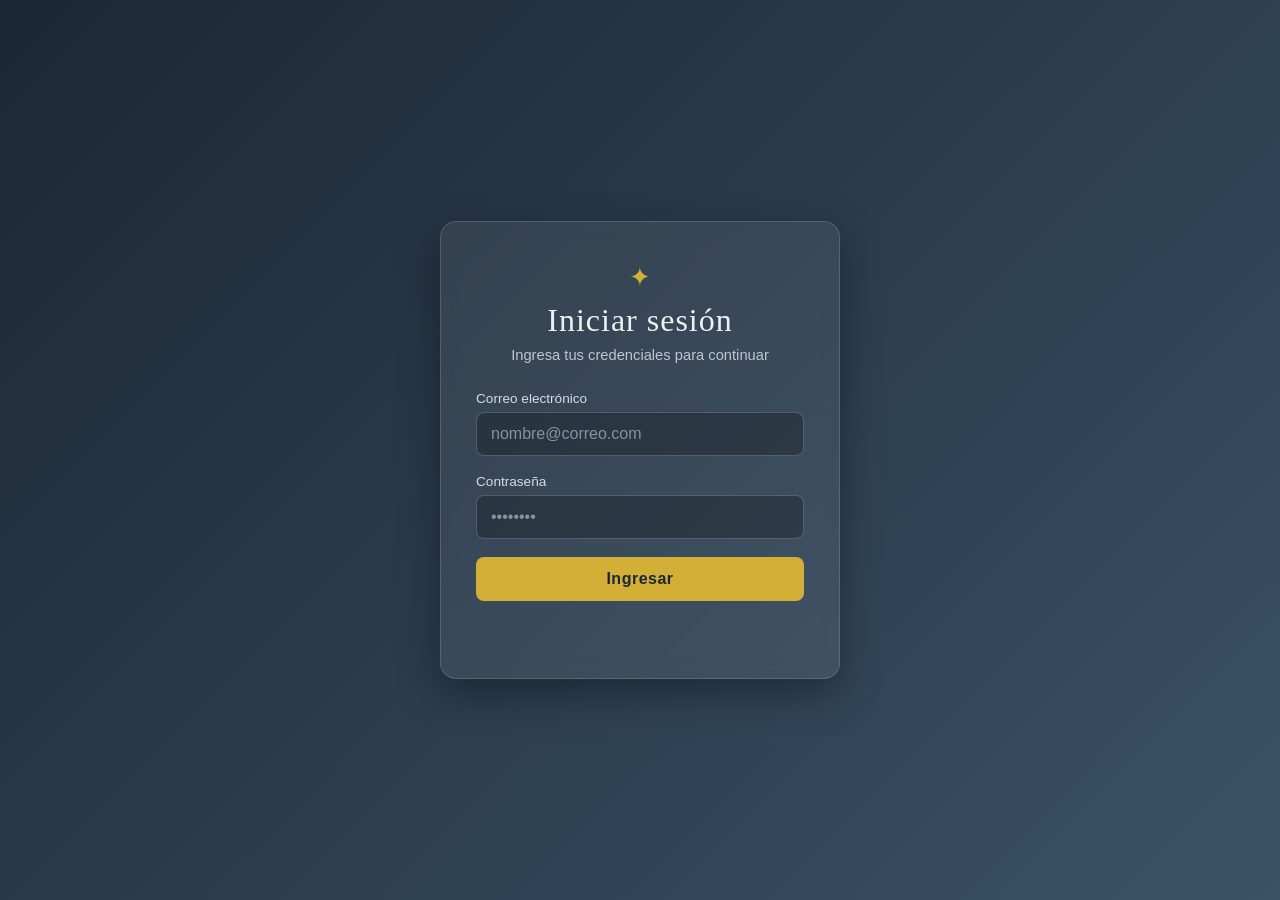
==== bienvenida.html @ 96d3340d "Add files via upload" ====
<!DOCTYPE html>
<html lang="es">
<head>
<meta charset="UTF-8">
<meta name="viewport" content="width=device-width, initial-scale=1.0">
<title>Bienvenido</title>
<link rel="stylesheet" href="estilo.css">
</head>
<body class="pagina-bienvenida">

    <main class="bienvenida">
        <div class="sello">✦</div>
        <p class="saludo" id="saludo">Bienvenido</p>
        <h1 id="usuario">&nbsp;</h1>
        <div class="linea"></div>
        <p class="texto">
            Has ingresado correctamente. Nos alegra tenerte de vuelta.
        </p>
        <p class="fecha" id="fecha"></p>
        <button type="button" id="btn-salir">Cerrar sesión</button>
    </main>

    <script src="bienvenida.js"></script>
</body>
</html>
---- estilo.css ----
* {
    margin: 0;
    padding: 0;
    box-sizing: border-box;
}

body {
    font-family: 'Segoe UI', Arial, sans-serif;
    color: #ecf0f1;
    min-height: 100vh;
    display: flex;
    align-items: center;
    justify-content: center;
    padding: 20px;
    background: linear-gradient(135deg, #1b2735 0%, #2c3e50 55%, #3b5266 100%);
}

.sello {
    font-size: 1.6rem;
    color: #d4af37;
    margin-bottom: 10px;
}

/* ---------- Login ---------- */
.tarjeta {
    width: 100%;
    max-width: 400px;
    padding: 40px 35px;
    text-align: center;
    background: rgba(255, 255, 255, 0.07);
    border: 1px solid rgba(255, 255, 255, 0.15);
    border-radius: 16px;
    box-shadow: 0 15px 40px rgba(0, 0, 0, 0.35);
    backdrop-filter: blur(8px);
}

.tarjeta h1 {
    font-family: Georgia, 'Times New Roman', serif;
    font-weight: normal;
    font-size: 2rem;
    letter-spacing: 1px;
}

.subtitulo {
    margin: 8px 0 28px;
    font-size: 0.92rem;
    color: #bdc7d0;
}

form {
    text-align: left;
}

label {
    display: block;
    margin-bottom: 6px;
    font-size: 0.85rem;
    color: #d5dde3;
}

input {
    width: 100%;
    padding: 12px 14px;
    margin-bottom: 18px;
    font-size: 1rem;
    color: #ffffff;
    background: rgba(0, 0, 0, 0.25);
    border: 1px solid rgba(255, 255, 255, 0.2);
    border-radius: 8px;
    outline: none;
    transition: border-color 0.3s ease, box-shadow 0.3s ease;
}

input::placeholder {
    color: #8394a3;
}

input:focus {
    border-color: #d4af37;
    box-shadow: 0 0 0 3px rgba(212, 175, 55, 0.2);
}

button {
    width: 100%;
    padding: 13px;
    font-size: 1rem;
    font-weight: 600;
    letter-spacing: 0.5px;
    color: #1b2735;
    background: #d4af37;
    border: none;
    border-radius: 8px;
    cursor: pointer;
    transition: background-color 0.3s ease, transform 0.2s ease;
}

button:hover {
    background: #e2c158;
    transform: translateY(-1px);
}

button:disabled {
    opacity: 0.7;
    cursor: wait;
    transform: none;
}

#mensaje {
    min-height: 1.4em;
    margin-top: 16px;
    font-size: 0.9rem;
    text-align: center;
}

#mensaje.error {
    color: #ff8f8f;
}

.sacudir {
    animation: sacudir 0.4s ease;
}

@keyframes sacudir {
    0%, 100% { transform: translateX(0); }
    20%, 60% { transform: translateX(-8px); }
    40%, 80% { transform: translateX(8px); }
}

/* ---------- Bienvenida ---------- */
.bienvenida {
    text-align: center;
    max-width: 560px;
    animation: aparecer 1s ease both;
}

.bienvenida .saludo {
    font-size: 1rem;
    letter-spacing: 4px;
    text-transform: uppercase;
    color: #d4af37;
}

.bienvenida h1 {
    margin: 14px 0 20px;
    font-family: Georgia, 'Times New Roman', serif;
    font-weight: normal;
    font-size: 2.4rem;
    word-break: break-word;
}

.linea {
    width: 80px;
    height: 2px;
    margin: 0 auto 22px;
    background: #d4af37;
}

.bienvenida .texto {
    font-size: 1.05rem;
    color: #d5dde3;
}

.bienvenida .fecha {
    margin: 12px 0 32px;
    font-size: 0.9rem;
    text-transform: capitalize;
    color: #9fb0bd;
}

.bienvenida button {
    width: auto;
    padding: 12px 34px;
    color: #d4af37;
    background: transparent;
    border: 1px solid #d4af37;
}

.bienvenida button:hover {
    color: #1b2735;
    background: #d4af37;
}

@keyframes aparecer {
    from { opacity: 0; transform: translateY(20px); }
    to   { opacity: 1; transform: translateY(0); }
}
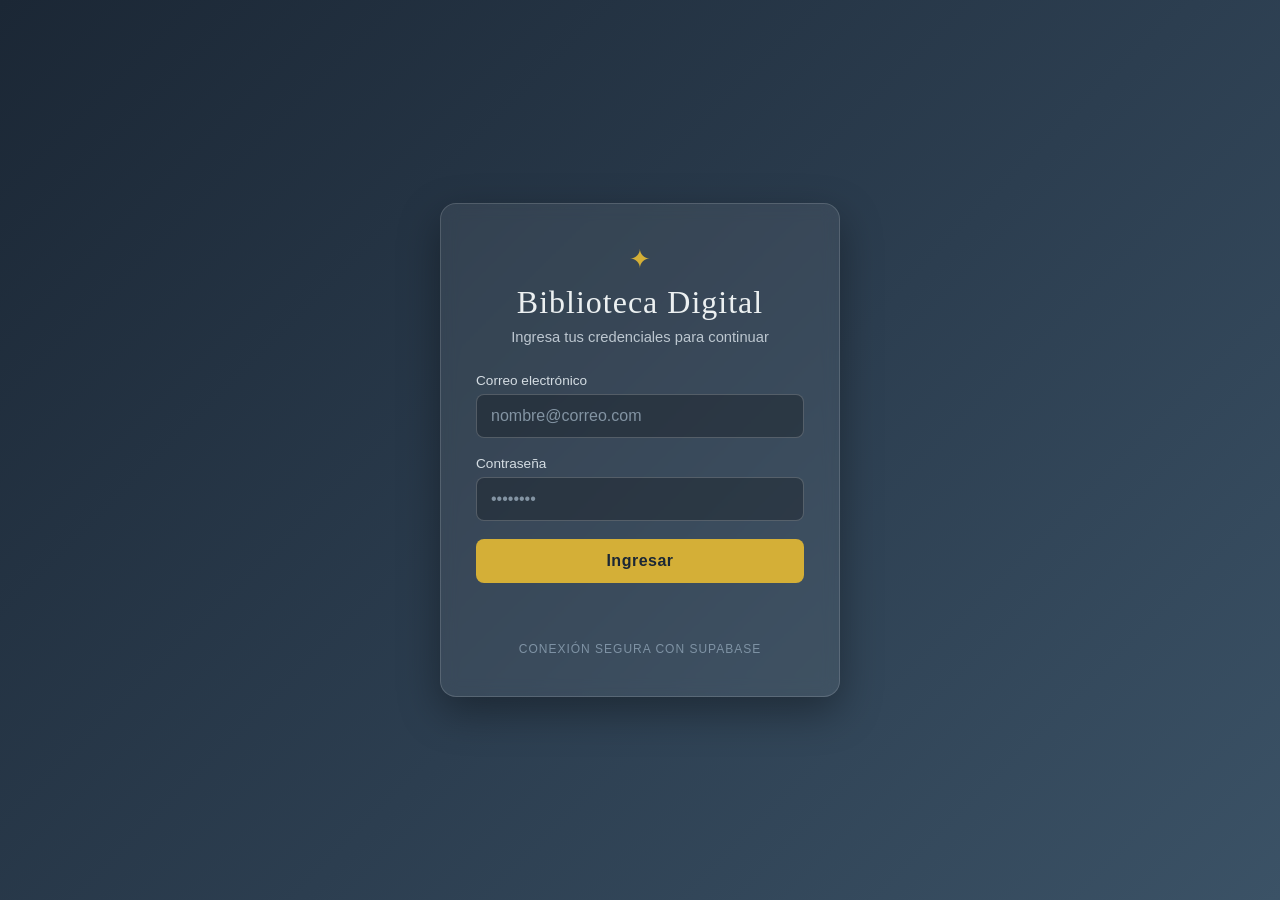
==== commit 2ae1d608: "Add files via upload" ====
--- a/bienvenida.html
+++ b/bienvenida.html
@@ -3,7 +3,7 @@
 <head>
 <meta charset="UTF-8">
 <meta name="viewport" content="width=device-width, initial-scale=1.0">
-<title>Bienvenido</title>
+<title>Bienvenido — Biblioteca Digital</title>
 <link rel="stylesheet" href="estilo.css">
 </head>
 <body class="pagina-bienvenida">
@@ -17,9 +17,14 @@
             Has ingresado correctamente. Nos alegra tenerte de vuelta.
         </p>
         <p class="fecha" id="fecha"></p>
-        <button type="button" id="btn-salir">Cerrar sesión</button>
+        <p class="origen" id="origen"></p>
+        <div class="acciones">
+            <button type="button" id="btn-biblioteca">Abrir biblioteca</button>
+            <button type="button" id="btn-salir">Cerrar sesión</button>
+        </div>
     </main>
 
+    <script src="supabase.js"></script>
     <script src="bienvenida.js"></script>
 </body>
 </html>
--- a/estilo.css
+++ b/estilo.css
@@ -116,6 +116,14 @@
     color: #ff8f8f;
 }
 
+.pie-conexion {
+    margin-top: 22px;
+    font-size: 0.75rem;
+    letter-spacing: 1px;
+    text-transform: uppercase;
+    color: #7f93a5;
+}
+
 .sacudir {
     animation: sacudir 0.4s ease;
 }
@@ -161,15 +169,28 @@
 }
 
 .bienvenida .fecha {
-    margin: 12px 0 32px;
+    margin: 12px 0 6px;
     font-size: 0.9rem;
     text-transform: capitalize;
     color: #9fb0bd;
 }
 
+.bienvenida .origen {
+    margin-bottom: 28px;
+    font-size: 0.78rem;
+    color: #7f93a5;
+}
+
+.acciones {
+    display: flex;
+    gap: 14px;
+    justify-content: center;
+    flex-wrap: wrap;
+}
+
 .bienvenida button {
     width: auto;
-    padding: 12px 34px;
+    padding: 12px 30px;
     color: #d4af37;
     background: transparent;
     border: 1px solid #d4af37;
@@ -184,3 +205,216 @@
     from { opacity: 0; transform: translateY(20px); }
     to   { opacity: 1; transform: translateY(0); }
 }
+
+/* ---------- Biblioteca digital ---------- */
+body.pagina-biblioteca {
+    align-items: flex-start;
+    padding: 28px 20px 60px;
+}
+
+.contenedor {
+    width: 100%;
+    max-width: 1100px;
+    margin: 0 auto;
+}
+
+.cabecera {
+    display: flex;
+    align-items: center;
+    justify-content: space-between;
+    gap: 16px;
+    flex-wrap: wrap;
+    padding-bottom: 20px;
+    border-bottom: 1px solid rgba(255, 255, 255, 0.12);
+    margin-bottom: 26px;
+}
+
+.cabecera h1 {
+    font-family: Georgia, 'Times New Roman', serif;
+    font-weight: normal;
+    font-size: 2rem;
+}
+
+.cabecera .usuario {
+    font-size: 0.85rem;
+    color: #9fb0bd;
+}
+
+.btn-salir {
+    width: auto;
+    padding: 9px 18px;
+    font-size: 0.85rem;
+    color: #d4af37;
+    background: transparent;
+    border: 1px solid #d4af37;
+}
+
+.btn-salir:hover {
+    color: #1b2735;
+    background: #d4af37;
+}
+
+.barra {
+    display: flex;
+    gap: 12px;
+    flex-wrap: wrap;
+    margin-bottom: 24px;
+}
+
+.barra input {
+    flex: 1 1 260px;
+    margin-bottom: 0;
+}
+
+.barra select {
+    flex: 0 1 220px;
+    padding: 12px 14px;
+    font-size: 0.95rem;
+    color: #ffffff;
+    background: rgba(0, 0, 0, 0.25);
+    border: 1px solid rgba(255, 255, 255, 0.2);
+    border-radius: 8px;
+    outline: none;
+}
+
+.estado {
+    min-height: 1.4em;
+    margin-bottom: 18px;
+    font-size: 0.9rem;
+    color: #9fb0bd;
+}
+
+.estado.error {
+    color: #ff8f8f;
+}
+
+.rejilla {
+    display: grid;
+    grid-template-columns: repeat(auto-fill, minmax(230px, 1fr));
+    gap: 18px;
+}
+
+.libro {
+    display: flex;
+    flex-direction: column;
+    padding: 22px;
+    text-align: left;
+    background: rgba(255, 255, 255, 0.07);
+    border: 1px solid rgba(255, 255, 255, 0.15);
+    border-radius: 14px;
+    box-shadow: 0 10px 25px rgba(0, 0, 0, 0.25);
+    transition: transform 0.2s ease, border-color 0.2s ease;
+}
+
+.libro:hover {
+    transform: translateY(-4px);
+    border-color: #d4af37;
+}
+
+.libro .categoria {
+    align-self: flex-start;
+    padding: 4px 10px;
+    margin-bottom: 14px;
+    font-size: 0.7rem;
+    letter-spacing: 1px;
+    text-transform: uppercase;
+    color: #d4af37;
+    border: 1px solid rgba(212, 175, 55, 0.5);
+    border-radius: 20px;
+}
+
+.libro h2 {
+    margin-bottom: 8px;
+    font-family: Georgia, 'Times New Roman', serif;
+    font-size: 1.25rem;
+    font-weight: normal;
+}
+
+.libro .autor {
+    margin-bottom: 14px;
+    font-size: 0.88rem;
+    color: #9fb0bd;
+}
+
+.libro .descripcion {
+    flex: 1;
+    font-size: 0.85rem;
+    line-height: 1.5;
+    color: #c3ced7;
+    display: -webkit-box;
+    -webkit-line-clamp: 3;
+    -webkit-box-orient: vertical;
+    overflow: hidden;
+}
+
+.libro .anio {
+    margin-top: 14px;
+    font-size: 0.75rem;
+    color: #7f93a5;
+}
+
+.vacio {
+    grid-column: 1 / -1;
+    padding: 50px 20px;
+    text-align: center;
+    color: #9fb0bd;
+    border: 1px dashed rgba(255, 255, 255, 0.2);
+    border-radius: 14px;
+}
+
+/* ---------- Modal de detalle ---------- */
+.modal {
+    position: fixed;
+    inset: 0;
+    display: none;
+    align-items: center;
+    justify-content: center;
+    padding: 20px;
+    background: rgba(0, 0, 0, 0.7);
+    z-index: 10;
+}
+
+.modal.abierto {
+    display: flex;
+}
+
+.modal .contenido {
+    width: 100%;
+    max-width: 480px;
+    padding: 32px;
+    background: #243444;
+    border: 1px solid rgba(212, 175, 55, 0.5);
+    border-radius: 16px;
+    box-shadow: 0 20px 50px rgba(0, 0, 0, 0.5);
+}
+
+.modal h2 {
+    margin: 12px 0 6px;
+    font-family: Georgia, 'Times New Roman', serif;
+    font-weight: normal;
+}
+
+.modal .autor {
+    margin-bottom: 18px;
+    color: #9fb0bd;
+}
+
+.modal p {
+    line-height: 1.6;
+    color: #d5dde3;
+}
+
+.modal .cerrar {
+    width: auto;
+    margin-top: 22px;
+    padding: 10px 24px;
+    color: #d4af37;
+    background: transparent;
+    border: 1px solid #d4af37;
+}
+
+@media (max-width: 600px) {
+    .cabecera h1 { font-size: 1.6rem; }
+    .barra { flex-direction: column; }
+    .barra select { flex: 1 1 auto; }
+}
